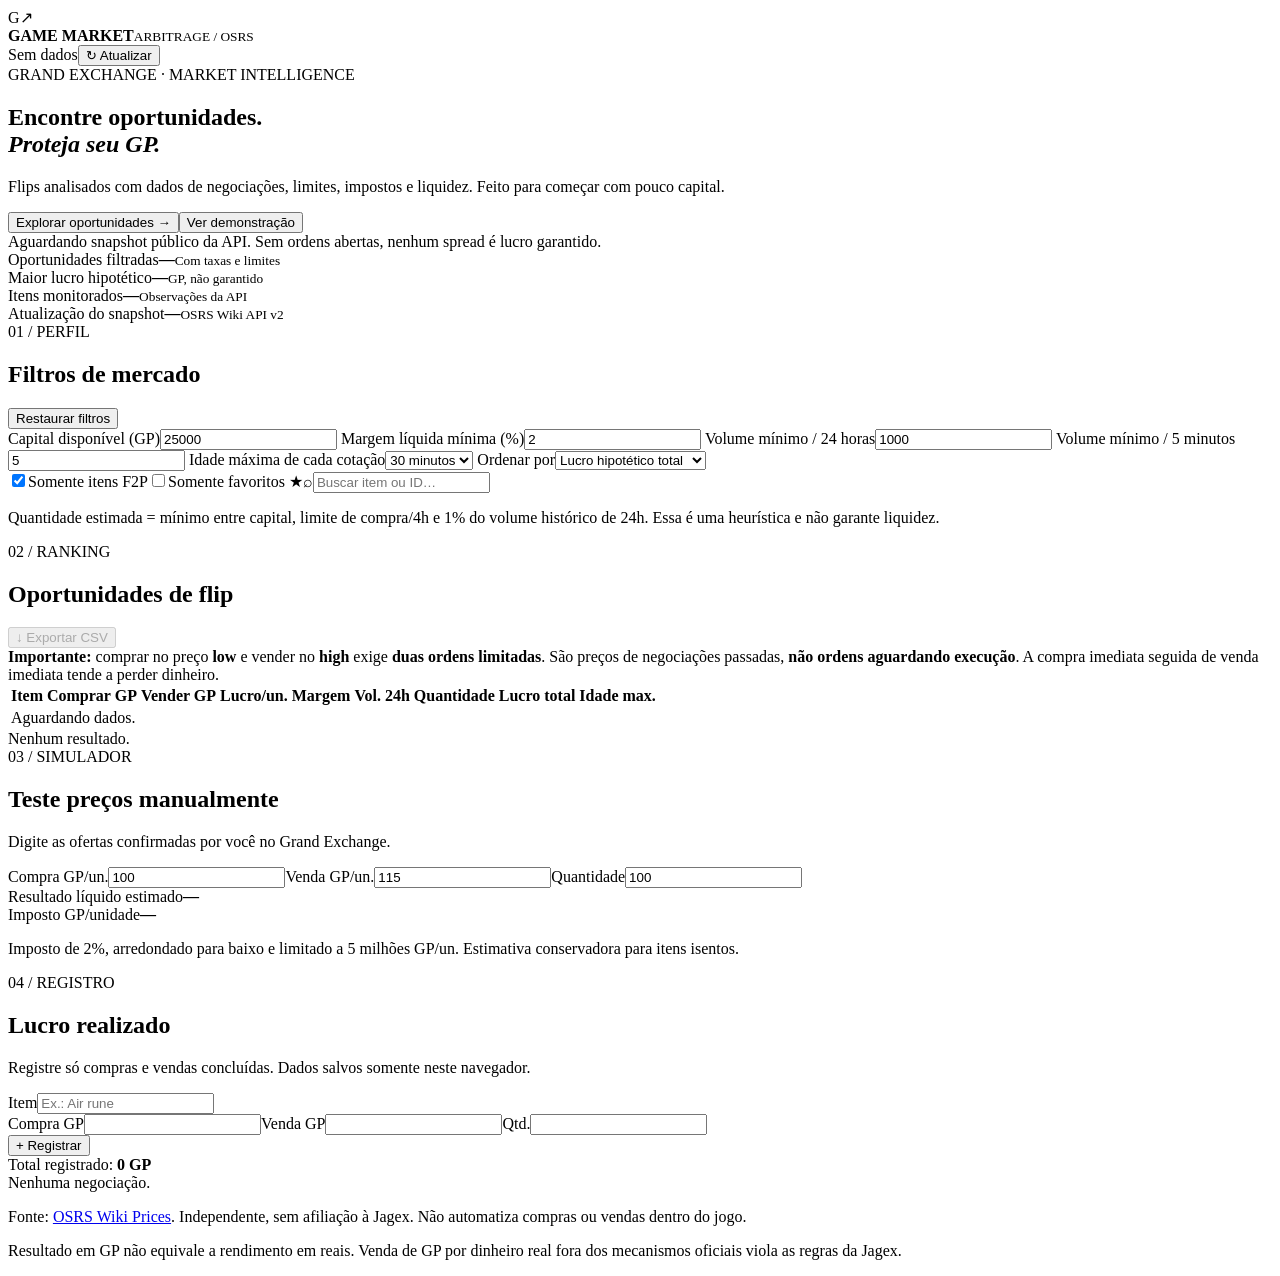
==== index.html @ e4eb8a41 "feat: dashboard responsivo OSRS com filtros, simulação e histórico" ====
<!doctype html>
<html lang="pt-BR">
<head>
<meta charset="utf-8"><meta name="viewport" content="width=device-width,initial-scale=1,viewport-fit=cover">
<meta name="theme-color" content="#081923"><meta name="description" content="Pesquisa independente de flips no Grand Exchange do OSRS, com filtros para capital baixo, liquidez observada e risco de execução.">
<title>Game Market Arbitrage | OSRS</title>
<link rel="stylesheet" href="./assets/style.css">
</head>
<body>
<div class="shell">
<header class="topbar">
  <div class="brand"><div class="brand-icon">G↗</div><div><strong>GAME MARKET</strong><small>ARBITRAGE / OSRS</small></div></div>
  <div class="topactions"><span id="dataStatus" class="chip">Sem dados</span><button id="reload" class="ghost">↻ Atualizar</button></div>
</header>
<main>
<section class="hero">
  <div class="eyebrow">GRAND EXCHANGE · MARKET INTELLIGENCE</div>
  <h1>Encontre oportunidades.<br><em>Proteja seu GP.</em></h1>
  <p>Flips analisados com dados de negociações, limites, impostos e liquidez. Feito para começar com pouco capital.</p>
  <div class="hero-actions"><button class="primary" id="goResults">Explorar oportunidades →</button><button class="outlined" id="demo">Ver demonstração</button></div>
  <div class="alert neutral" id="notice" role="status" aria-live="polite">Aguardando snapshot público da API. Sem ordens abertas, nenhum spread é lucro garantido.</div>
</section>
<section class="stats">
  <article class="stat"><span>Oportunidades filtradas</span><strong id="resultCount">—</strong><small>Com taxas e limites</small></article>
  <article class="stat"><span>Maior lucro hipotético</span><strong id="bestProfit">—</strong><small>GP, não garantido</small></article>
  <article class="stat"><span>Itens monitorados</span><strong id="observedCount">—</strong><small>Observações da API</small></article>
  <article class="stat"><span>Atualização do snapshot</span><strong id="lastFetch" class="date">—</strong><small id="sourceTag">OSRS Wiki API v2</small></article>
</section>
<section class="panel">
 <div class="heading"><div><div class="eyebrow">01 / PERFIL</div><h2>Filtros de mercado</h2></div><button class="text-button" id="reset">Restaurar filtros</button></div>
 <div class="form-grid">
  <label>Capital disponível (GP)<input id="capital" type="number" min="0" value="25000" step="1000" inputmode="numeric"></label>
  <label>Margem líquida mínima (%)<input id="margin" type="number" min="0" value="2" step=".5" inputmode="decimal"></label>
  <label>Volume mínimo / 24 horas<input id="volume" type="number" min="0" value="1000" step="100"></label>
  <label>Volume mínimo / 5 minutos<input id="volume5" type="number" min="0" value="5"></label>
  <label>Idade máxima de cada cotação<select id="age"><option value="15">15 minutos</option><option value="30" selected>30 minutos</option><option value="60">1 hora</option><option value="120">2 horas</option></select></label>
  <label>Ordenar por<select id="sort"><option value="profit">Lucro hipotético total</option><option value="margin">Maior margem %</option><option value="volume">Maior volume 24h</option><option value="perUnit">Lucro por unidade</option><option value="freshness">Preços mais recentes</option></select></label>
 </div>
 <div class="filter-footer"><label class="check"><input id="f2p" type="checkbox" checked>Somente itens F2P</label><label class="check"><input id="favoritesOnly" type="checkbox">Somente favoritos ★</label><label class="search"><span>⌕</span><input id="search" placeholder="Buscar item ou ID…"></label></div>
 <p class="microcopy">Quantidade estimada = mínimo entre capital, limite de compra/4h e 1% do volume histórico de 24h. Essa é uma heurística e não garante liquidez.</p>
</section>
<section class="panel" id="results">
 <div class="heading"><div><div class="eyebrow">02 / RANKING</div><h2>Oportunidades de flip</h2></div><button class="outlined small" id="csv" disabled>↓ Exportar CSV</button></div>
 <div class="explainer"><strong>Importante:</strong> comprar no preço <b>low</b> e vender no <b>high</b> exige <b>duas ordens limitadas</b>. São preços de negociações passadas, <b>não ordens aguardando execução</b>. A compra imediata seguida de venda imediata tende a perder dinheiro.</div>
 <div class="table-wrap"><table><thead><tr><th>Item</th><th>Comprar GP</th><th>Vender GP</th><th>Lucro/un.</th><th>Margem</th><th>Vol. 24h</th><th>Quantidade</th><th>Lucro total</th><th>Idade max.</th></tr></thead><tbody id="rows"><tr><td colspan="9" class="empty">Aguardando dados.</td></tr></tbody></table></div>
 <div class="mobile-results" id="cards"></div>
 <div class="list-foot"><span id="resultsText">Nenhum resultado.</span><button class="outlined small" id="more" hidden>Mostrar mais</button></div>
</section>
<div class="bottom-grid">
 <section class="panel"><div class="eyebrow">03 / SIMULADOR</div><h2>Teste preços manualmente</h2><p class="subtle">Digite as ofertas confirmadas por você no Grand Exchange.</p>
 <div class="form-grid sim-grid"><label>Compra GP/un.<input id="simBuy" type="number" min="1" value="100"></label><label>Venda GP/un.<input id="simSell" type="number" min="1" value="115"></label><label>Quantidade<input id="simQty" type="number" min="1" value="100"></label></div>
 <div class="sim-out"><div><span>Resultado líquido estimado</span><strong id="simResult">—</strong></div><div><span>Imposto GP/unidade</span><strong id="simTax">—</strong></div></div>
 <p class="microcopy">Imposto de 2%, arredondado para baixo e limitado a 5 milhões GP/un. Estimativa conservadora para itens isentos.</p></section>
 <section class="panel"><div class="eyebrow">04 / REGISTRO</div><h2>Lucro realizado</h2><p class="subtle">Registre só compras e vendas concluídas. Dados salvos somente neste navegador.</p>
 <form id="tradeForm" class="trade-form"><label>Item<input name="item" required maxlength="90" placeholder="Ex.: Air rune"></label><div class="form-grid sim-grid"><label>Compra GP<input name="buy" type="number" min="1" required></label><label>Venda GP<input name="sell" type="number" min="1" required></label><label>Qtd.<input name="qty" type="number" min="1" required></label></div><button class="primary" type="submit">+ Registrar</button></form>
 <div class="journal-total">Total registrado: <strong id="journalTotal">0 GP</strong></div><div id="journalList" class="journal-list"><span class="subtle">Nenhuma negociação.</span></div></section>
</div>
<footer><p>Fonte: <a href="https://oldschool.runescape.wiki/w/RuneScape:Real-time_Prices" target="_blank" rel="noopener">OSRS Wiki Prices</a>. Independente, sem afiliação à Jagex. Não automatiza compras ou vendas dentro do jogo.</p><p>Resultado em GP não equivale a rendimento em reais. Venda de GP por dinheiro real fora dos mecanismos oficiais viola as regras da Jagex.</p></footer>
</main>
</div>
<dialog id="detail"><form method="dialog"><button class="dialog-close" aria-label="Fechar">✕</button></form><div id="detailContent"></div></dialog>
<script type="module" src="./assets/js/app.mjs"></script>
</body>
</html>
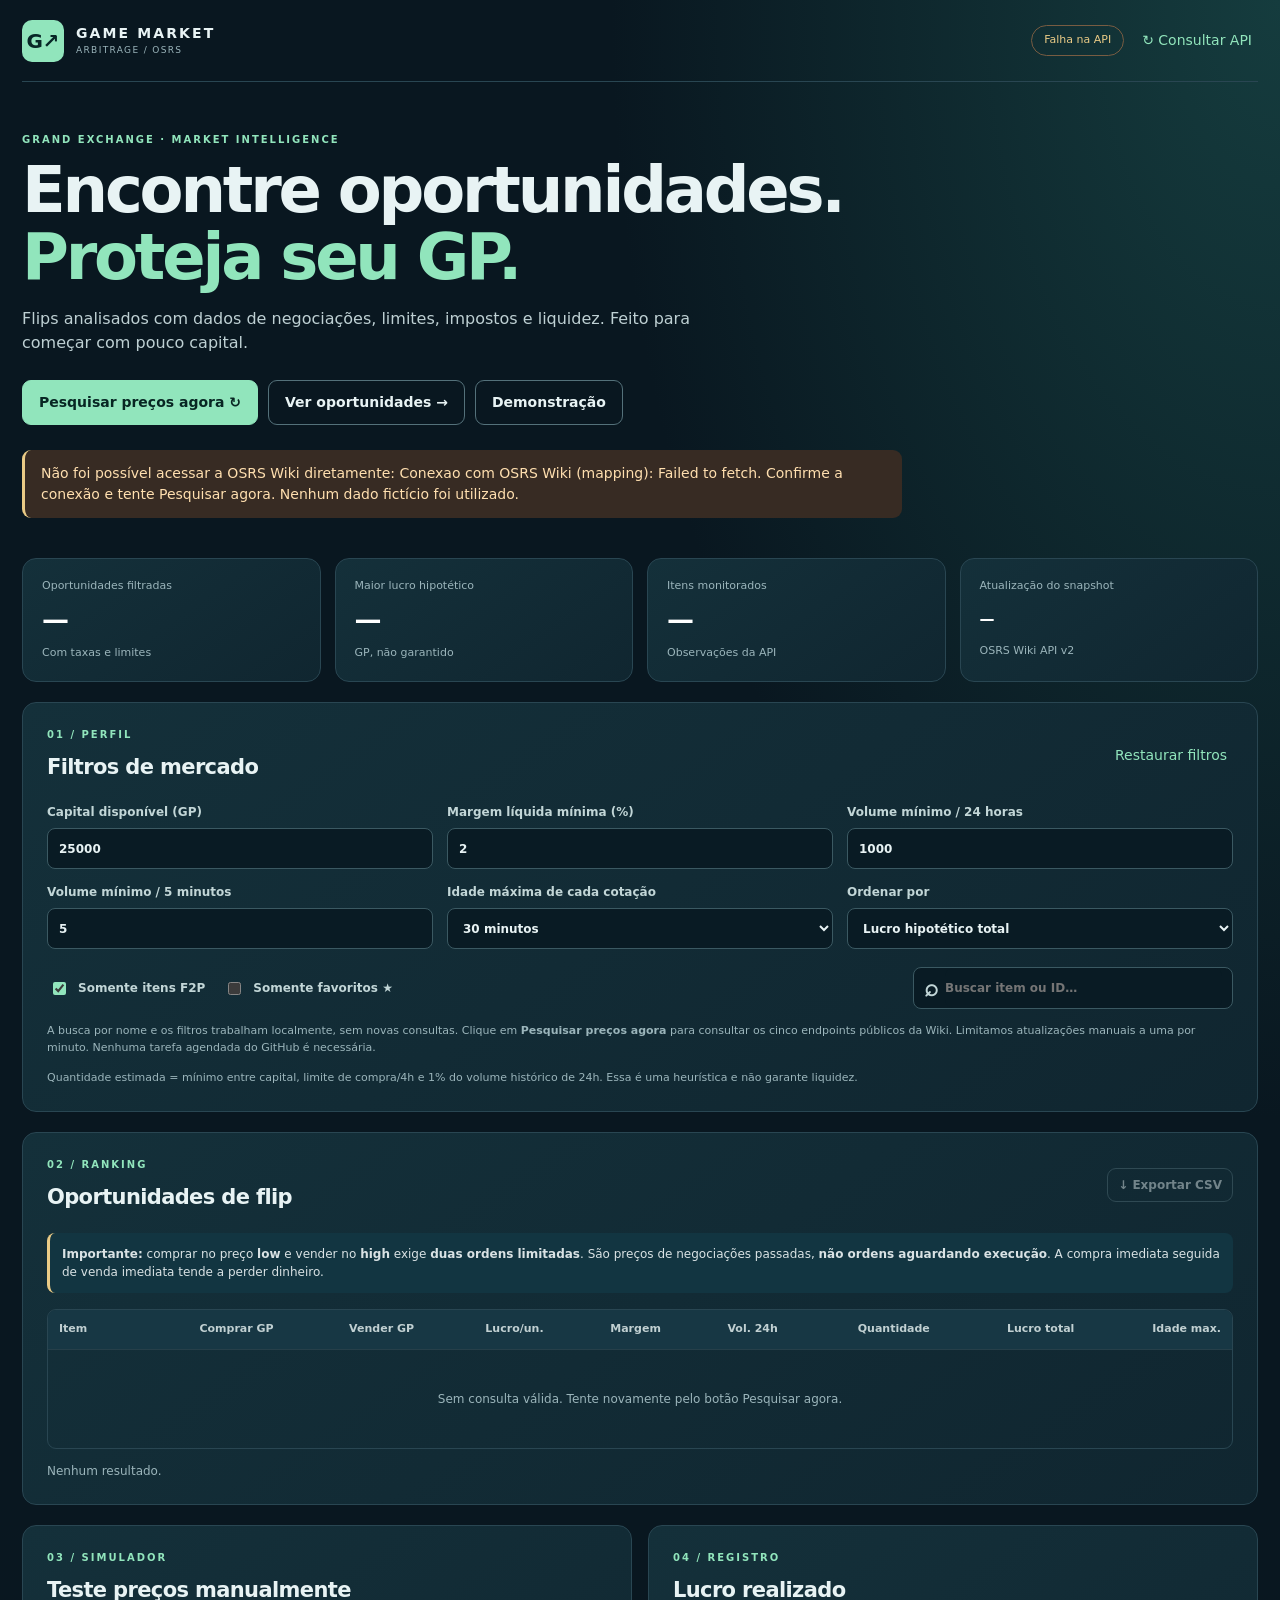
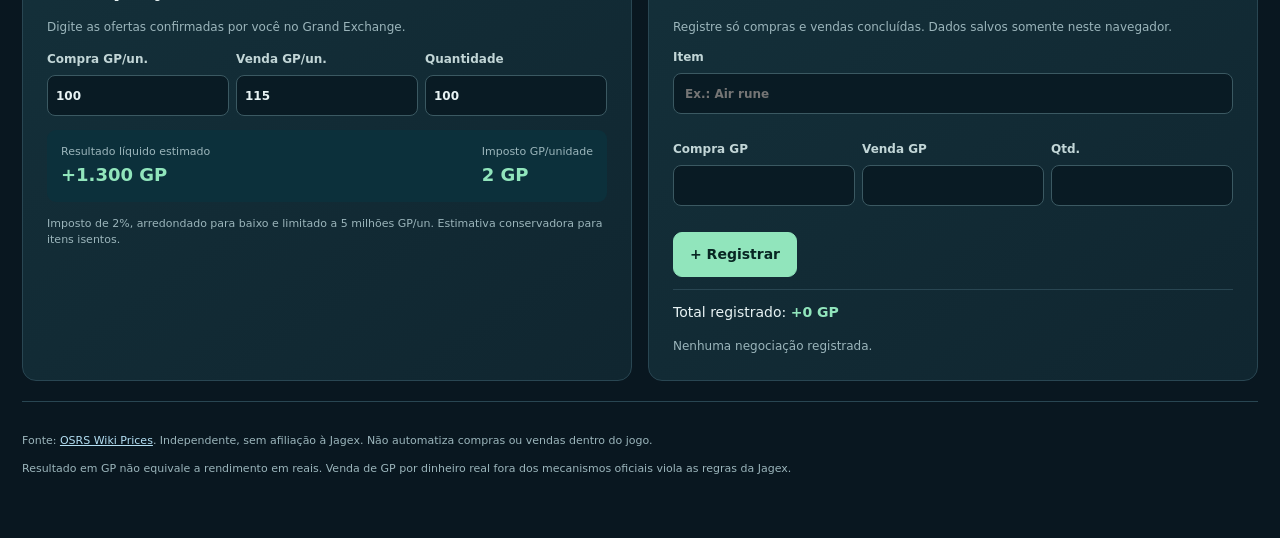
==== commit c4a62fdd: "feat: botão de pesquisa ao vivo e atualização automática ao abrir" ====
--- a/index.html
+++ b/index.html
@@ -10,15 +10,15 @@
 <div class="shell">
 <header class="topbar">
   <div class="brand"><div class="brand-icon">G↗</div><div><strong>GAME MARKET</strong><small>ARBITRAGE / OSRS</small></div></div>
-  <div class="topactions"><span id="dataStatus" class="chip">Sem dados</span><button id="reload" class="ghost">↻ Atualizar</button></div>
+  <div class="topactions"><span id="dataStatus" class="chip">Sem dados</span><button id="reload" class="ghost">↻ Consultar API</button></div>
 </header>
 <main>
 <section class="hero">
   <div class="eyebrow">GRAND EXCHANGE · MARKET INTELLIGENCE</div>
   <h1>Encontre oportunidades.<br><em>Proteja seu GP.</em></h1>
   <p>Flips analisados com dados de negociações, limites, impostos e liquidez. Feito para começar com pouco capital.</p>
-  <div class="hero-actions"><button class="primary" id="goResults">Explorar oportunidades →</button><button class="outlined" id="demo">Ver demonstração</button></div>
-  <div class="alert neutral" id="notice" role="status" aria-live="polite">Aguardando snapshot público da API. Sem ordens abertas, nenhum spread é lucro garantido.</div>
+  <div class="hero-actions"><button class="primary" id="searchNow">Pesquisar preços agora ↻</button><button class="outlined" id="goResults">Ver oportunidades →</button><button class="outlined" id="demo">Demonstração</button></div>
+  <div class="alert neutral" id="notice" role="status" aria-live="polite">Consulta automática ao abrir a página. Clique em Pesquisar preços agora para atualizar quando quiser. Sem Github Actions.</div>
 </section>
 <section class="stats">
   <article class="stat"><span>Oportunidades filtradas</span><strong id="resultCount">—</strong><small>Com taxas e limites</small></article>
@@ -37,7 +37,7 @@
   <label>Ordenar por<select id="sort"><option value="profit">Lucro hipotético total</option><option value="margin">Maior margem %</option><option value="volume">Maior volume 24h</option><option value="perUnit">Lucro por unidade</option><option value="freshness">Preços mais recentes</option></select></label>
  </div>
  <div class="filter-footer"><label class="check"><input id="f2p" type="checkbox" checked>Somente itens F2P</label><label class="check"><input id="favoritesOnly" type="checkbox">Somente favoritos ★</label><label class="search"><span>⌕</span><input id="search" placeholder="Buscar item ou ID…"></label></div>
- <p class="microcopy">Quantidade estimada = mínimo entre capital, limite de compra/4h e 1% do volume histórico de 24h. Essa é uma heurística e não garante liquidez.</p>
+ <p class="microcopy">A busca por nome e os filtros trabalham localmente, sem novas consultas. Clique em <b>Pesquisar preços agora</b> para consultar os cinco endpoints públicos da Wiki. Limitamos atualizações manuais a uma por minuto. Nenhuma tarefa agendada do GitHub é necessária.</p><p class="microcopy">Quantidade estimada = mínimo entre capital, limite de compra/4h e 1% do volume histórico de 24h. Essa é uma heurística e não garante liquidez.</p>
 </section>
 <section class="panel" id="results">
  <div class="heading"><div><div class="eyebrow">02 / RANKING</div><h2>Oportunidades de flip</h2></div><button class="outlined small" id="csv" disabled>↓ Exportar CSV</button></div>
--- a/assets/style.css
+++ b/assets/style.css
@@ -0,0 +1,3 @@
+:root{color-scheme:dark;--bg:#091720;--panel:#102630;--line:#294652;--text:#e8f3f4;--muted:#9bb5bb;--mint:#91e5bc;--amber:#eacb86;--blue:#b4dff3}*{box-sizing:border-box}html{scroll-behavior:smooth}body{margin:0;color:var(--text);background:radial-gradient(ellipse at top right,#153c3e 0,transparent 37%),var(--bg);font:14px/1.5 system-ui,-apple-system,"Segoe UI",sans-serif}button,input,select{font:inherit}button{cursor:pointer}button:disabled{opacity:.45;cursor:not-allowed}a{color:var(--blue)}.shell{max-width:1300px;padding:0 22px;margin:auto}.topbar{border-bottom:1px solid var(--line);min-height:82px;display:flex;align-items:center;justify-content:space-between;gap:12px}.brand,.topactions{display:flex;gap:12px;align-items:center}.brand-icon{height:42px;width:42px;display:grid;place-items:center;background:var(--mint);color:#072626;font-size:20px;font-weight:900;border-radius:10px}.brand strong,.brand small{display:block;letter-spacing:.15em}.brand small{font-size:9px;color:var(--muted)}.brand strong{font-size:14px}.chip{border:1px solid #476d69;color:var(--mint);border-radius:100px;padding:6px 12px;font-size:11px}.chip.warn{color:var(--amber);border-color:#785c42}.ghost,.text-button{border:0;background:none;color:var(--mint)}.hero{padding:50px 0 22px;max-width:880px}.eyebrow{font-size:10px;letter-spacing:.20em;font-weight:850;color:var(--mint);margin:0 0 10px}.hero h1{font-size:clamp(33px,5.6vw,64px);line-height:1.05;letter-spacing:-.05em;margin:0 0 16px}.hero em{font-style:normal;color:var(--mint)}.hero p{font-size:16px;color:#bed0d3;max-width:700px}.hero-actions{display:flex;gap:10px;flex-wrap:wrap;margin:25px 0}.primary,.outlined{padding:11px 16px;border-radius:9px;font-weight:750}.primary{color:#082623;background:var(--mint);border:1px solid var(--mint)}.outlined{background:transparent;color:var(--text);border:1px solid #54717a}.small{padding:7px 10px;font-size:12px}.alert{padding:13px 16px;border-left:3px solid var(--blue);background:#16323c;border-radius:9px;color:#d3e5e8}.alert.warning{background:#372b23;border-left-color:var(--amber);color:#ffdfaf}.alert.success{background:#163b30;border-left-color:var(--mint)}.stats{display:grid;grid-template-columns:repeat(4,minmax(0,1fr));gap:14px;margin:18px 0}.stat,.panel{background:linear-gradient(145deg,#14303a,var(--panel));border:1px solid var(--line);border-radius:14px;padding:19px}.stat span,.stat small{display:block;color:var(--muted);font-size:11px}.stat strong{display:block;color:white;font-size:27px;font-variant-numeric:tabular-nums;margin:5px 0}.stat strong.date{font-size:15px;padding:8px 0}.panel{margin:20px 0;padding:24px}.heading{display:flex;justify-content:space-between;align-items:center;gap:12px;margin-bottom:20px}h2{font-size:21px;margin:0;letter-spacing:-.03em}.form-grid{display:grid;grid-template-columns:repeat(3,minmax(0,1fr));gap:14px}label{min-width:0;display:flex;flex-direction:column;gap:7px;font-size:12px;color:#c2d6d7;font-weight:650}input,select{background:#091b24;border:1px solid #3b5962;color:var(--text);padding:10px 11px;border-radius:8px;min-height:41px;width:100%;outline:none}input:focus,select:focus{border-color:var(--mint);box-shadow:0 0 0 2px #90e5bb26}.filter-footer{display:flex;gap:17px;align-items:center;flex-wrap:wrap;margin:18px 0 0}.check{flex-direction:row;align-items:center;white-space:nowrap}.check input{width:17px;min-height:auto;accent-color:var(--mint)}.search{margin-left:auto;display:flex;flex-direction:row;align-items:center;gap:7px;background:#091b24;border:1px solid #3b5962;border-radius:8px;padding:0 10px;flex:1;max-width:320px}.search span{font-size:24px}.search input{border:0;min-height:40px;padding:0}.microcopy{font-size:11px;color:var(--muted);margin:14px 0 0}.explainer{background:#123541;border-left:3px solid var(--amber);border-radius:8px;padding:12px;color:#d9e2e4;font-size:12px;margin-bottom:16px}.table-wrap{overflow:auto;border:1px solid var(--line);border-radius:9px}table{width:100%;min-width:975px;border-collapse:collapse}th,td{white-space:nowrap;padding:11px;border-bottom:1px solid #263f49;text-align:right;font-size:12px;font-variant-numeric:tabular-nums}th{font-size:11px;background:#173744;color:#c1d0d2}th:first-child,td:first-child{text-align:left}tr:last-child td{border:0}.item-cell{display:flex;align-items:center;gap:7px}.star{color:var(--muted);background:none;border:0;font-size:21px}.star.active{color:var(--amber)}.item-link{background:none;border:0;color:var(--text);font-weight:720;text-align:left}.item-link:hover{color:var(--mint)}.positive{color:var(--mint)!important;font-weight:800}.negative{color:#ffaaa8!important}.empty{text-align:center!important;padding:40px;color:var(--muted)}.list-foot{display:flex;align-items:center;justify-content:space-between;gap:12px;padding-top:13px;color:var(--muted);font-size:12px}.mobile-results{display:none}.bottom-grid{display:grid;grid-template-columns:1fr 1fr;gap:16px}.bottom-grid .panel{margin-top:0}.subtle{font-size:12px;color:var(--muted)}.sim-grid{margin:14px 0;gap:7px}.sim-grid input{padding:8px}.sim-out{padding:14px;background:#0c303b;border-radius:9px;display:flex;justify-content:space-between;gap:12px}.sim-out span{display:block;font-size:11px;color:var(--muted)}.sim-out strong{font-size:18px;color:var(--mint)}.trade-form{display:grid;gap:12px}.trade-form .primary{justify-self:start}.journal-total{border-top:1px solid var(--line);padding:12px 0;margin-top:12px}.journal-total strong{color:var(--mint)}.journal-list{max-height:220px;overflow:auto}.journal-item{display:flex;justify-content:space-between;gap:15px;padding:9px 0;border-top:1px solid var(--line);font-size:12px}.journal-item button{border:0;background:none;color:#eaa}.disclaimer{background:#383027;padding:12px;border-radius:9px;color:var(--amber);font-size:12px}.detail-grid{display:grid;grid-template-columns:1fr 1fr;gap:8px}.detail-grid>div{padding:10px;border-radius:9px;background:#0a222e}.detail-grid span{display:block;color:var(--muted);font-size:11px}.detail-grid strong{font-variant-numeric:tabular-nums}dialog{width:min(570px,95vw);background:#112b36;color:var(--text);border:1px solid var(--line);border-radius:14px;padding:22px;box-shadow:0 22px 90px #000c}dialog::backdrop{background:#000c}.dialog-close{float:right;border:0;background:none;color:white;font-size:18px}footer{border-top:1px solid var(--line);padding:20px 0 50px;color:var(--muted);font-size:11px}
+@media(max-width:950px){.stats{grid-template-columns:1fr 1fr}.bottom-grid{grid-template-columns:1fr}.form-grid{grid-template-columns:1fr 1fr}}
+@media(max-width:620px){.shell{padding:0 14px}.topbar{min-height:66px}.brand strong{font-size:11px}.brand small{font-size:8px}.brand-icon{width:35px;height:35px}.chip{font-size:10px;padding:5px 8px}.topactions{gap:5px}.topactions button{font-size:12px}.hero{padding:34px 0 20px}.hero p{font-size:14px}.stats{gap:9px}.stat{padding:13px}.stat strong{font-size:20px}.stat strong.date{font-size:12px}.panel{padding:16px;margin:14px 0}.form-grid{gap:9px}.filter-footer{gap:12px}.search{margin:0;max-width:none;min-width:100%;flex-basis:100%}.table-wrap{display:none}.mobile-results{display:grid;gap:10px}.result-card{padding:13px;background:#0a222d;border:1px solid var(--line);border-radius:10px}.card-top{display:flex;justify-content:space-between;gap:8px}.meta{color:var(--muted);font-size:11px}.numbers{display:grid;grid-template-columns:1fr 1fr;gap:8px;margin-top:12px}.numbers span{display:block;font-size:10px;color:var(--muted)}.numbers strong{font-size:15px}.sim-grid{grid-template-columns:repeat(3,minmax(0,1fr))}.sim-grid label{font-size:10px}.sim-grid input{padding:7px}h2{font-size:18px}}
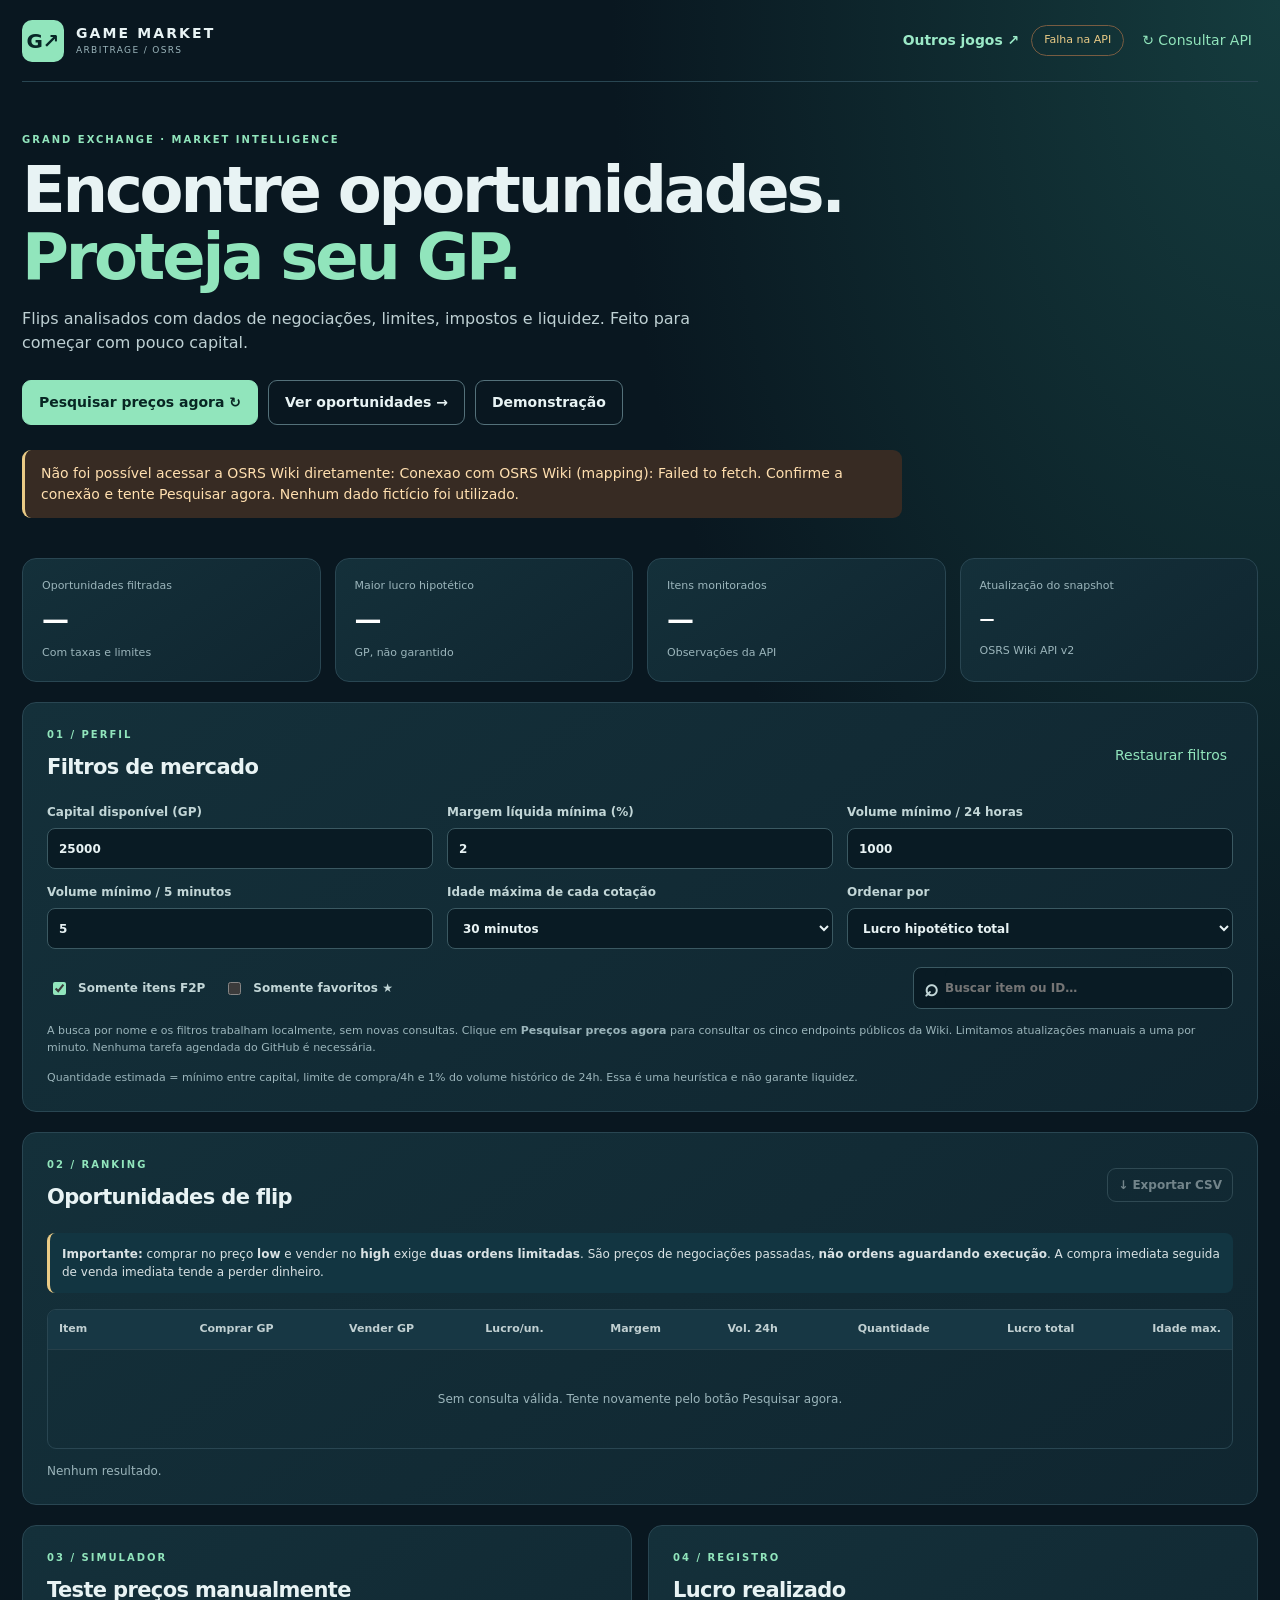
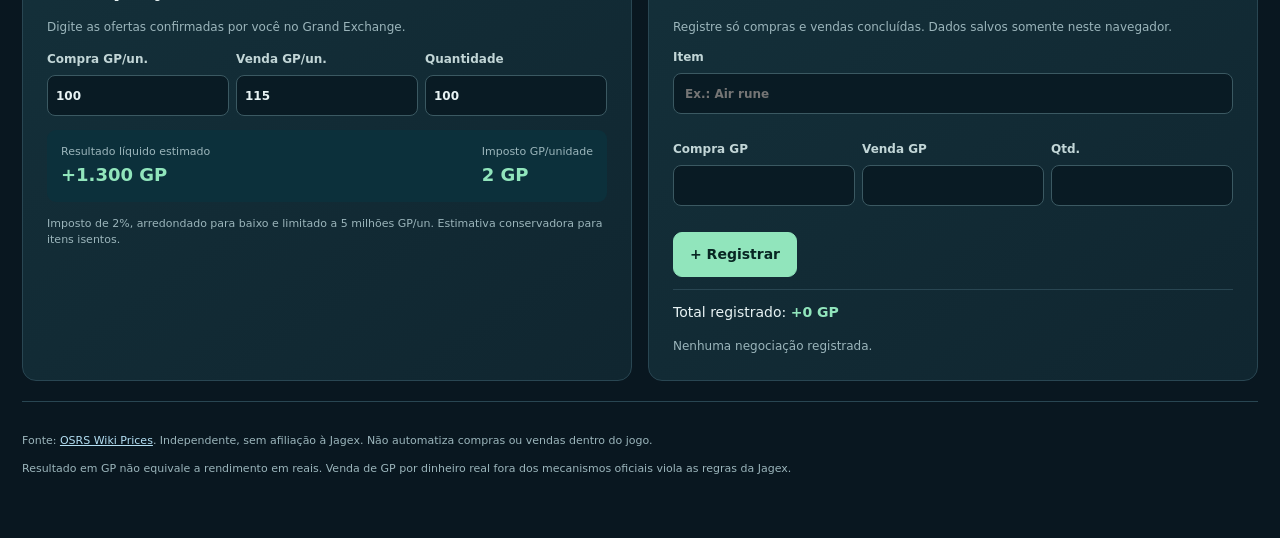
==== commit 3bec530a: "feat: adicionar acesso ao hub multi-jogos no OSRS" ====
--- a/index.html
+++ b/index.html
@@ -10,7 +10,7 @@
 <div class="shell">
 <header class="topbar">
   <div class="brand"><div class="brand-icon">G↗</div><div><strong>GAME MARKET</strong><small>ARBITRAGE / OSRS</small></div></div>
-  <div class="topactions"><span id="dataStatus" class="chip">Sem dados</span><button id="reload" class="ghost">↻ Consultar API</button></div>
+  <div class="topactions"><a href="./markets.html" style="color:#9be9c7;font-size:.87rem;font-weight:700;text-decoration:none;white-space:nowrap">Outros jogos ↗</a><span id="dataStatus" class="chip">Sem dados</span><button id="reload" class="ghost">↻ Consultar API</button></div>
 </header>
 <main>
 <section class="hero">
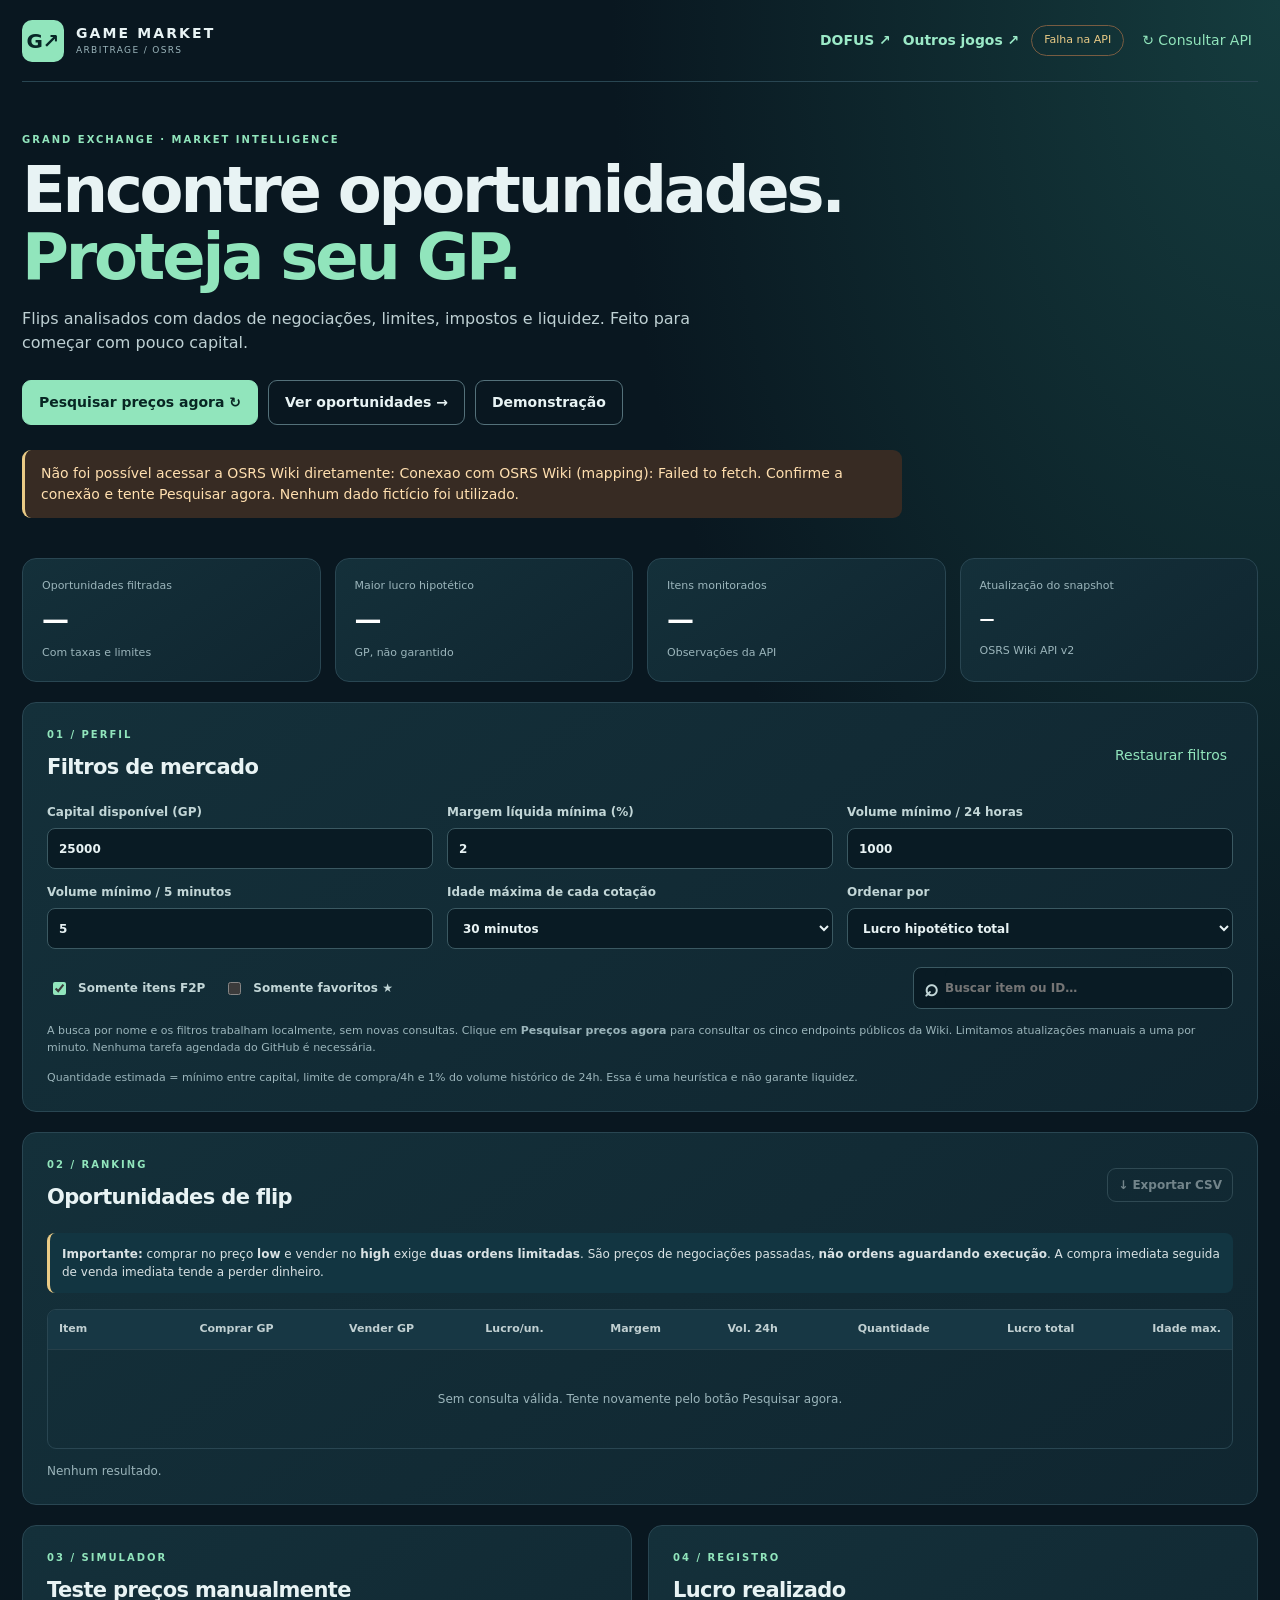
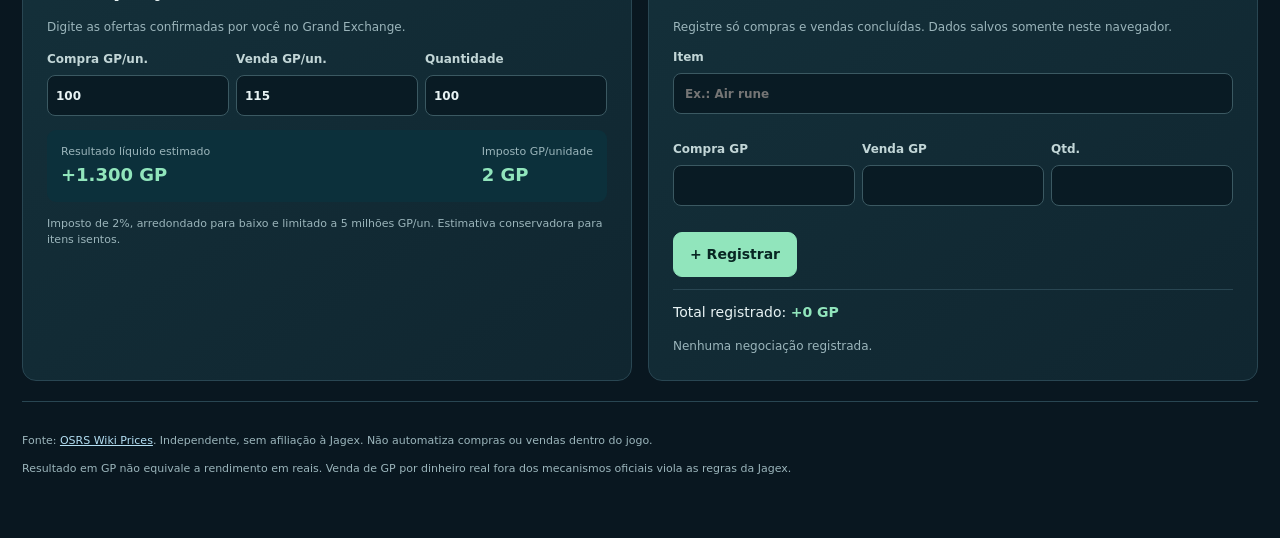
==== commit 1511ab67: "feat: acesso direto ao DOFUS no menu OSRS" ====
--- a/index.html
+++ b/index.html
@@ -10,7 +10,7 @@
 <div class="shell">
 <header class="topbar">
   <div class="brand"><div class="brand-icon">G↗</div><div><strong>GAME MARKET</strong><small>ARBITRAGE / OSRS</small></div></div>
-  <div class="topactions"><a href="./markets.html" style="color:#9be9c7;font-size:.87rem;font-weight:700;text-decoration:none;white-space:nowrap">Outros jogos ↗</a><span id="dataStatus" class="chip">Sem dados</span><button id="reload" class="ghost">↻ Consultar API</button></div>
+  <div class="topactions"><a href="./dofus.html" style="color:#9be9c7;font-size:.87rem;font-weight:700;text-decoration:none;white-space:nowrap">DOFUS ↗</a><a href="./markets.html" style="color:#9be9c7;font-size:.87rem;font-weight:700;text-decoration:none;white-space:nowrap">Outros jogos ↗</a><span id="dataStatus" class="chip">Sem dados</span><button id="reload" class="ghost">↻ Consultar API</button></div>
 </header>
 <main>
 <section class="hero">
